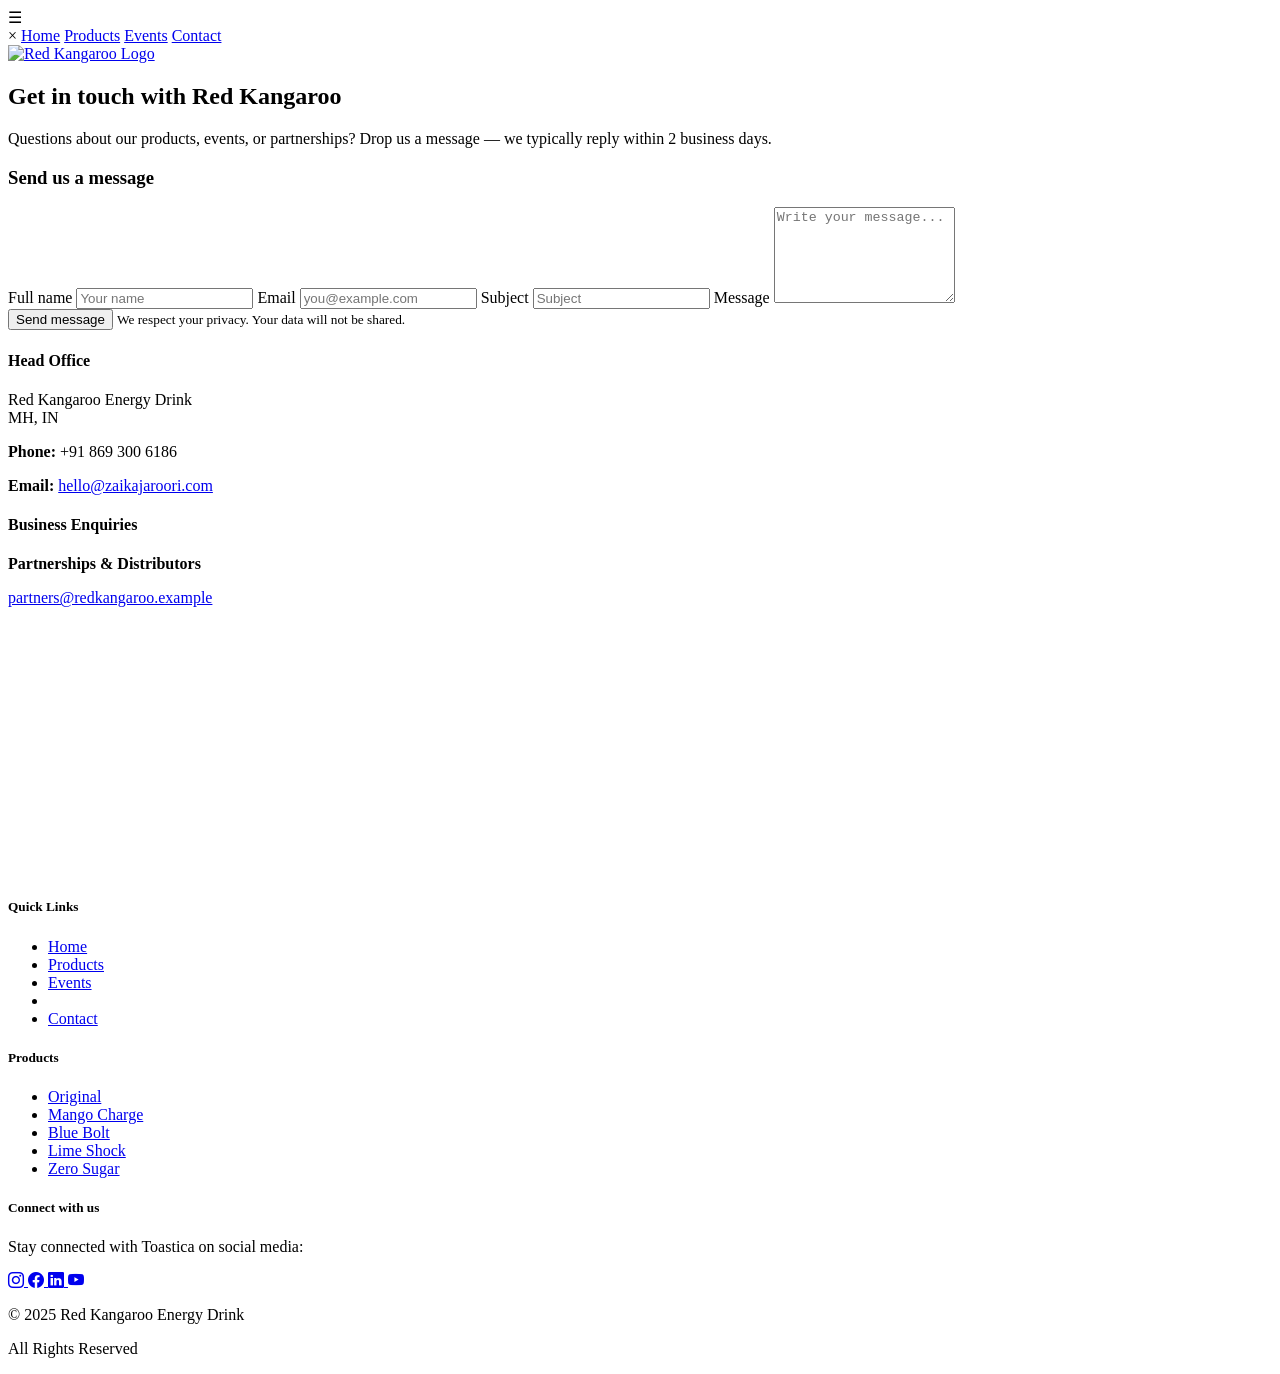
==== contact/contact.html @ a029b3e6 "Add files via upload" ====
<!DOCTYPE html>
<html lang="en">

<head>
    <meta charset="UTF-8">
    <meta name="viewport" content="width=device-width, initial-scale=1.0">
    <title>Contact - Red Kangaroo</title>
    <link rel="stylesheet" href="../assets/css/style.css">

    <!-- Favicon -->
    <link rel="icon" href="../assets/images/fevicon-1.png" type="image/x-icon">
    <!-- Bootstrap Icons -->
    <link href="https://cdn.jsdelivr.net/npm/bootstrap-icons@1.10.5/font/bootstrap-icons.css" rel="stylesheet">

</head>
</head>

<body>

    <!-- HAMBURGER BUTTON -->
    <div class="hamburger" id="hamburger">☰</div>

    <!-- SIDEBAR NAVIGATION -->
    <div class="sidebar" id="sidebar" aria-hidden="true">
        <span class="close-btn" id="closeBtn">×</span>
        <a href="../index.html">Home</a>
        <a href="../products/products.html">Products</a>
        <a href="../events/events.html">Events</a>
        <!-- <a href="./shop-online/shop-online.html">Shop Online</a> -->
        <a href="../contact/contact.html">Contact</a>
    </div>

  

    <a href="../index.html">
        <img src="../assets/images/red-kangaroo-logo.png" alt="Red Kangaroo Logo"
            class="brand-logo">
    </a>
    <section class="container">
        <div class="contact-hero">
            <div class="hero-inner">
                <h1>Get in touch with Red Kangaroo</h1>
                <p class="lead">Questions about our products, events, or partnerships? Drop us a message — we typically
                    reply within 2 business days.</p>
            </div>
        </div>
    </section>

    <section class="container contact-container">
        <div class="contact-grid">
            <div class="contact-form-card">
                <h3>Send us a message</h3>
                <form id="contactForm">
                    <label for="name">Full name</label>
                    <input id="name" name="name" type="text" required placeholder="Your name">

                    <label for="email">Email</label>
                    <input id="email" name="email" type="email" required placeholder="you@example.com">

                    <label for="subject">Subject</label>
                    <input id="subject" name="subject" type="text" placeholder="Subject">

                    <label for="message">Message</label>
                    <textarea id="message" name="message" rows="6" required
                        placeholder="Write your message..."></textarea>

                    <div class="form-actions">
                        <button type="submit" class="cta">Send message</button>
                        <small class="form-note">We respect your privacy. Your data will not be shared.</small>
                    </div>
                </form>
                <div id="formSuccess" class="form-success" hidden>Thanks — we'll get back to you shortly.</div>
            </div>

            <aside class="contact-info">
                <div class="info-block">
                    <h4>Head Office</h4>
                    <p>Red Kangaroo Energy Drink<br>MH, IN</p>
                    <p><strong>Phone:</strong> +91 869 300 6186</p>
                    <p><strong>Email:</strong> <a href="mailto:hello@zaikajaroori.com">hello@zaikajaroori.com</a></p>
                </div>

                <div class="info-block">
                    <h4>Business Enquiries</h4>
                    <p><strong>Partnerships & Distributors</strong></p>
                    <p><a href="mailto:partners@redkangaroo.example">partners@redkangaroo.example</a></p>
                </div>

                <div class="map-placeholder">
                    <iframe
                        src="https://www.google.com/maps/embed?pb=!1m18!1m12!1m3!1d6484971.222697064!2d71.40432931126641!3d18.15218313567186!2m3!1f0!2f0!3f0!3m2!1i1024!2i768!4f13.1!3m3!1m2!1s0x3bcfc41e9c9cd6f9%3A0x1b2f22924be04fb6!2sMaharashtra!5e1!3m2!1sen!2sin!4v1771848460050!5m2!1sen!2sin"
                        height="250" style="border:0;" allowfullscreen="" loading="lazy"
                        referrerpolicy="no-referrer-when-downgrade"></iframe>
                </div>
            </aside>
        </div>
    </section>

    <!-- START OF FOOTER -->
    <section class="container">
        <div class="row">
            <!-- Quick Links -->
            <div class="col-md-4">
                <h5 class="text-danger mb-3">Quick Links</h5>
                <ul>
                    <li><a href="../index.html">Home</a></li>
                    <li><a href="../products/products.html">Products</a></li>
                    <li><a href="../events/events.html">Events</a></li>
                    <li><!-- <a href="./shop-online/shop-online.html">Shop Online</a> --></li>
                    <li><a href="../contact/contact.html">Contact</a></li>
                </ul>
            </div>

            <!-- Products -->
            <div class="col-md-4">
                <h5 class="text-danger mb-3">Products</h5>
                <ul>
                    <li><a href="../products/original.html">Original</a>
                    </li>
                    <li><a href="../products/mango-chagre.html">Mango Charge</a>
                    </li>
                    <li><a href="../products/blue-bolt.html">Blue Bolt</a>
                    </li>
                    <li><a href="../products/lime-shock.html">Lime Shock</a>
                    </li>
                    <li><a href="../products/zero-sugar.html">Zero Sugar</a>
                    </li>
                </ul>
            </div>

            <!-- Social Links -->
            <div class="col-md-4">
                <h5 class="text-danger mb-3">Connect with us</h5>
                <p class="text-muted small">Stay connected with Toastica on social media:</p>
                <div class="social-links">
                    <a aria-label="Instagram" href="https://www.instagram.com/Zaikajaroori" target="_blank">
                        <i class="bi bi-instagram social-icon" aria-hidden="true"></i>
                    </a>
                    <a aria-label="Facebook" href="https://www.facebook.com/Zaikajaroori" target="_blank">
                        <i class="bi bi-facebook social-icon" aria-hidden="true"></i>
                    </a>
                    <a aria-label="LinkedIn" href="https://www.linkedin.com/company/Zaikajaroori" target="_blank">
                        <i class="bi bi-linkedin social-icon" aria-hidden="true"></i>
                    </a>
                    <a aria-label="YouTube" href="https://www.youtube.com/@Zaikajaroori" target="_blank">
                        <i class="bi bi-youtube social-icon" aria-hidden="true"></i>
                    </a>
                </div>
            </div>
        </div>
    </section>
    <!-- END OF FOOTER -->

    <footer>
        <p>© 2025 Red Kangaroo Energy Drink</p>
        <p>All Rights Reserved</p>
    </footer>

    <script src="../assets/js/script.js"></script>

    <script>
        // Simple client-side form success feedback (no server submission)
        document.getElementById('contactForm')?.addEventListener('submit', function (e) {
            e.preventDefault();
            // show success message
            const s = document.getElementById('formSuccess');
            s.hidden = false;
            s.scrollIntoView({ behavior: 'smooth', block: 'center' });
            // reset form
            this.reset();
        });
    </script>

</body>

</html>

</body>

</html>
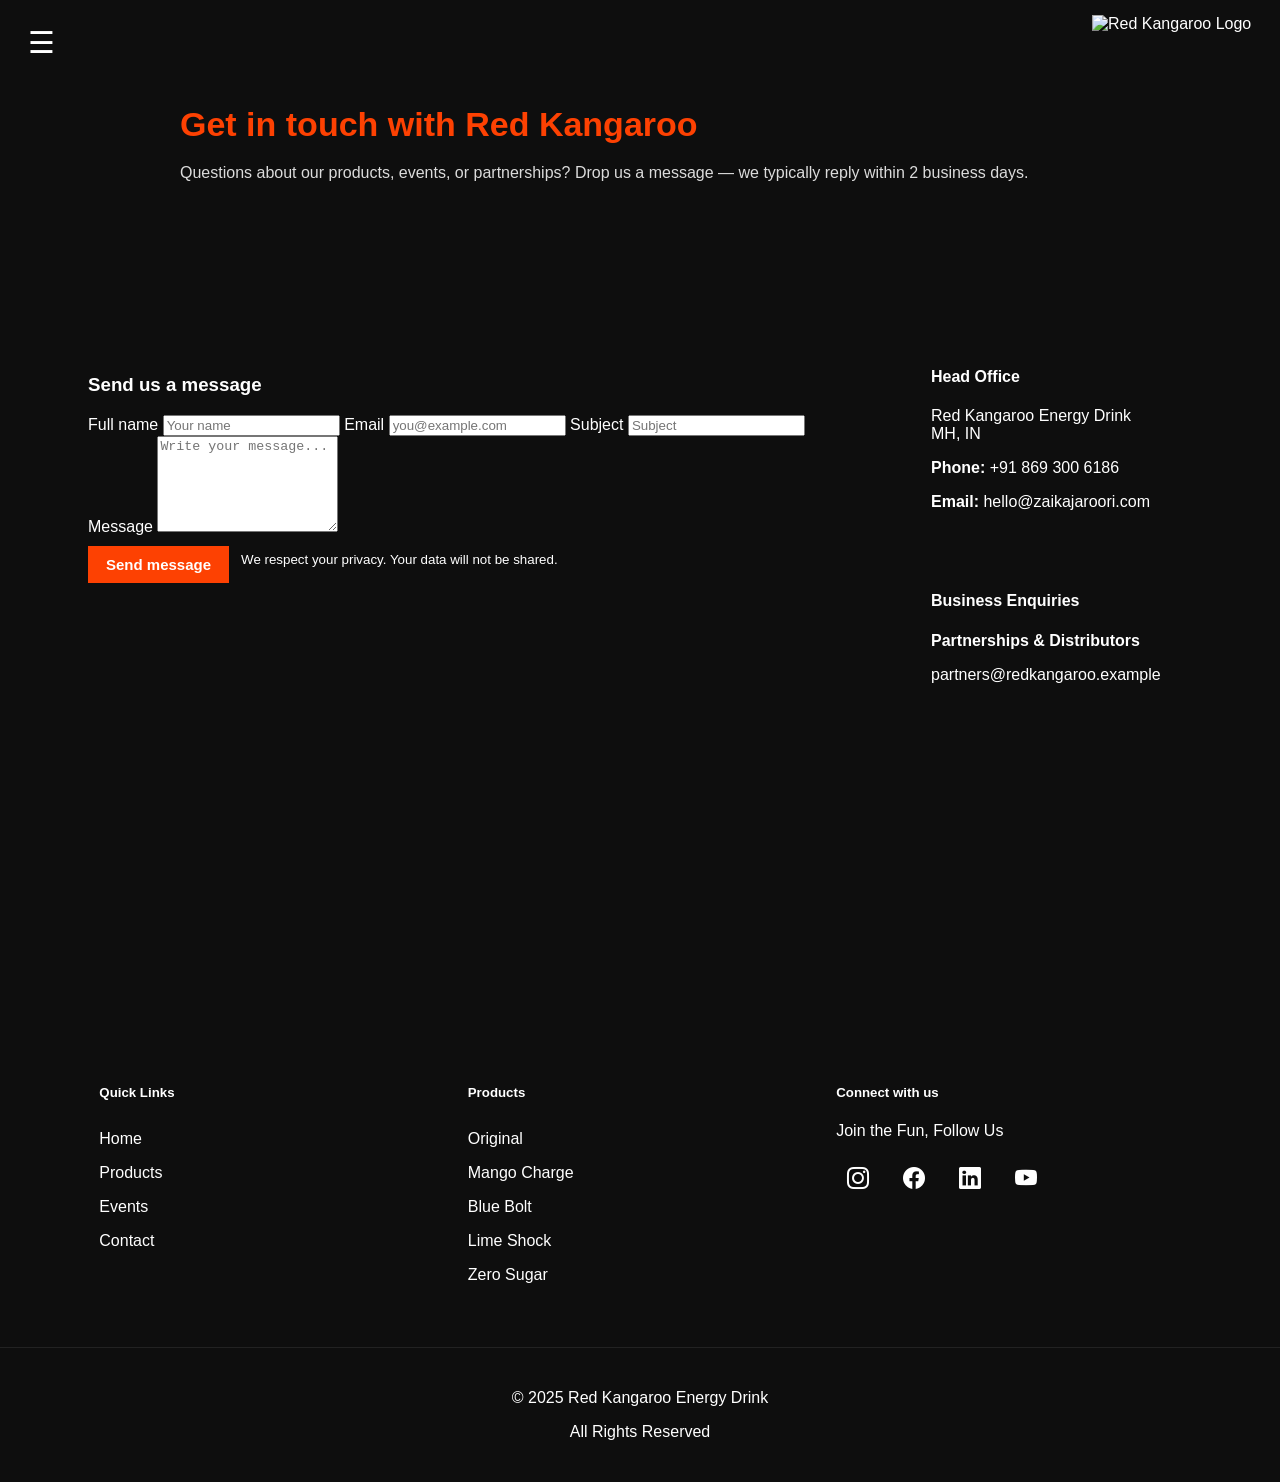
==== commit 215d1b54: "Add files via upload" ====
--- a/contact/contact.html
+++ b/contact/contact.html
@@ -106,7 +106,7 @@
                     <li><a href="../index.html">Home</a></li>
                     <li><a href="../products/products.html">Products</a></li>
                     <li><a href="../events/events.html">Events</a></li>
-                    <li><!-- <a href="./shop-online/shop-online.html">Shop Online</a> --></li>
+                    <!-- <li><a href="./shop-online/shop-online.html">Shop Online</a> --></li>
                     <li><a href="../contact/contact.html">Contact</a></li>
                 </ul>
             </div>
@@ -131,7 +131,7 @@
             <!-- Social Links -->
             <div class="col-md-4">
                 <h5 class="text-danger mb-3">Connect with us</h5>
-                <p class="text-muted small">Stay connected with Toastica on social media:</p>
+                <p class="text-muted small">Join the Fun, Follow Us</p>
                 <div class="social-links">
                     <a aria-label="Instagram" href="https://www.instagram.com/Zaikajaroori" target="_blank">
                         <i class="bi bi-instagram social-icon" aria-hidden="true"></i>
@@ -158,19 +158,6 @@
 
     <script src="../assets/js/script.js"></script>
 
-    <script>
-        // Simple client-side form success feedback (no server submission)
-        document.getElementById('contactForm')?.addEventListener('submit', function (e) {
-            e.preventDefault();
-            // show success message
-            const s = document.getElementById('formSuccess');
-            s.hidden = false;
-            s.scrollIntoView({ behavior: 'smooth', block: 'center' });
-            // reset form
-            this.reset();
-        });
-    </script>
-
 </body>
 
 </html>
--- a/assets/css/style.css
+++ b/assets/css/style.css
@@ -0,0 +1,2116 @@
+/* =========================================
+   RED KANGAROO WEBSITE
+   CLEAN + RESPONSIVE CSS
+========================================= */
+
+/* =========================================
+   01. ROOT & RESET
+========================================= */
+
+:root {
+    --primary: #FD4102;
+    --secondary: #E20302;
+    --dark: #0E0E0E;
+    --dark-light: #111111;
+    --text: #ffffff;
+    --muted: #cccccc;
+
+    --sidebar-width: 250px;
+    --card-width: 320px;
+
+    --transition: .3s ease;
+}
+
+*,
+*::before,
+*::after {
+    box-sizing: border-box;
+}
+
+html {
+    width: 100%;
+    scroll-behavior: smooth;
+}
+
+body {
+    width: 100%;
+    min-height: 100%;
+    margin: 0;
+    padding: 0;
+    overflow-x: hidden;
+    background: var(--dark);
+    color: var(--text);
+    font-family: Arial, Helvetica, sans-serif;
+}
+
+img,
+video {
+    display: block;
+    max-width: 100%;
+}
+
+img {
+    height: auto;
+    object-fit: contain;
+}
+
+a {
+    color: var(--text);
+    text-decoration: none;
+}
+
+ul {
+    margin: 0;
+    padding: 0;
+    list-style: none;
+}
+
+button {
+    font: inherit;
+}
+
+section {
+    width: 100%;
+    padding: 55px 8%;
+}
+
+.dark {
+    background: var(--dark-light);
+}
+
+
+/* =========================================
+   02. HEADER & HERO
+========================================= */
+
+header {
+    position: relative;
+    display: flex;
+    flex-direction: column;
+    align-items: center;
+    justify-content: center;
+
+    width: 100%;
+    min-height: 100vh;
+    padding: 80px 20px;
+    text-align: center;
+}
+
+header h1 {
+    margin: 0;
+    color: var(--primary);
+    font-size: clamp(34px, 5vw, 65px);
+}
+
+header h2 {
+    font-size: clamp(20px, 3vw, 40px);
+}
+
+header p {
+    max-width: 700px;
+    font-size: clamp(15px, 1.5vw, 25px);
+    line-height: 1.6;
+}
+
+.brand-logo {
+    position: fixed;
+    top: 15px;
+    right: 18px;
+    z-index: 2100;
+
+    width: 180px;
+    height: auto;
+
+    object-fit: contain;
+}
+
+.events-header {
+    position: fixed;
+    top: 10px;
+    left: 0;
+    z-index: 2100;
+    display: flex;
+    flex-direction: row;
+    align-items: center;
+    justify-content: space-between;
+    width: 100%;
+    min-height: 85px;
+    padding: 0 25px;
+    box-sizing: border-box;
+    background: transparent;
+}
+
+.events-header .hamburger {
+    position: static;
+    padding: 10px;
+    border: 0;
+    background: transparent;
+    color: #fff;
+    font-size: 32px;
+    cursor: pointer;
+}
+
+.events-header .brand-logo {
+    position: static;
+    width: 180px;
+    height: 120px;
+}
+
+@media (max-width: 767px) {
+    .events-header {
+        min-height: 75px;
+        padding: 0 15px;
+    }
+
+    .events-header .hamburger {
+        font-size: 28px;
+    }
+
+    .events-header .brand-logo {
+        width: 100px;
+        height: 55px;
+    }
+}
+
+.main-header {
+    position: relative;
+    z-index: 1000;
+    display: flex;
+    flex-direction: column;
+    align-items: center;
+    justify-content: center;
+    width: 100%;
+    min-height: 100vh;
+    padding: 80px 20px;
+    background: radial-gradient(circle at center, #E20302, #0E0E0E);
+    box-shadow: none;
+    border: none;
+    box-sizing: border-box;
+    text-align: center;
+}
+
+.main-header .hamburger {
+    position: fixed;
+    top: 15px;
+    left: 20px;
+    z-index: 2100;
+    display: flex;
+    flex-direction: column;
+    align-items: center;
+    justify-content: center;
+    gap: 6px;
+    width: 40px;
+    height: 40px;
+    padding: 0;
+    border: 0;
+    background: transparent;
+    cursor: pointer;
+    flex-shrink: 0;
+}
+
+.main-header .hamburger span {
+    display: block;
+    width: 25px;
+    height: 3px;
+    background: #fff;
+    border-radius: 2px;
+}
+
+.main-header .header-title {
+    position: static;
+    margin: 0;
+    color: #FD4102;
+    font-size: clamp(24px, 4vw, 56px);
+    font-weight: 800;
+    text-align: center;
+    white-space: nowrap;
+}
+
+.main-header .header-logo {
+    position: fixed;
+    top: 15px;
+    right: 18px;
+    z-index: 2100;
+    display: flex;
+    align-items: center;
+    justify-content: center;
+    flex-shrink: 0;
+}
+
+.main-header .header-logo img {
+    display: block;
+    width: 180px;
+    height: 120px;
+    object-fit: contain;
+}
+
+@media (max-width: 767px) {
+    .main-header {
+        padding: 85px 15px 40px;
+    }
+
+    .main-header .header-title {
+        font-size: clamp(16px, 4vw, 26px);
+    }
+
+    .main-header .hamburger {
+        top: 15px;
+        left: 10px;
+    }
+
+    .main-header .header-logo {
+        top: 15px;
+        right: 15px;
+    }
+
+    .main-header .header-logo img {
+        width: 100px;
+        height: 55px;
+    }
+
+    .main-header .hamburger {
+        width: 35px;
+        height: 35px;
+    }
+}
+
+.home-hero {
+    background: radial-gradient(circle at center, #E20302, #0E0E0E);
+}
+.hero-banner {
+    width: 100%;
+    overflow: hidden;
+}
+
+.product-hero-banner {
+    margin-top: 100px;
+}
+
+.hero-banner img {
+    width: 100%;
+    height: auto;
+    object-fit: contain;
+}
+
+
+/* =========================================
+   03. BUTTONS
+========================================= */
+
+.cta {
+    display: inline-block;
+
+    margin-top: 10px;
+    padding: 14px 30px;
+
+    border: none;
+    background: var(--primary);
+    color: #ffffff;
+
+    font-size: 16px;
+    font-weight: bold;
+
+    cursor: pointer;
+    transition: var(--transition);
+}
+
+.cta:hover {
+    background: #E20302;
+    transform: translateY(-2px);
+}
+
+.lets-talk-section {
+    display: flex;
+    align-items: center;
+    justify-content: center;
+    min-height: 280px;
+    padding: 55px 20px;
+    background: radial-gradient(circle at center, #E20302, #0E0E0E);
+    text-align: center;
+}
+
+.lets-talk-container {
+    display: flex;
+    flex-direction: column;
+    align-items: center;
+    gap: 14px;
+    width: 100%;
+    max-width: 640px;
+    margin: 0 auto;
+}
+
+.lets-talk-container h2,
+.lets-talk-container p {
+    margin: 0;
+}
+
+.lets-talk-container h2 {
+    color: #FD4102;
+    font-size: clamp(28px, 4vw, 42px);
+}
+
+.lets-talk-container p {
+    color: #ffffff;
+    line-height: 1.6;
+}
+
+.lets-talk-container .cta-btn {
+    display: inline-flex;
+    align-items: center;
+    justify-content: center;
+    min-height: 48px;
+    margin-top: 6px;
+    padding: 0 28px;
+    border: 2px solid var(--primary);
+    border-radius: 4px;
+    background: var(--primary);
+    color: #fff;
+    font-size: 15px;
+    font-weight: 700;
+    letter-spacing: .04em;
+    transition: var(--transition);
+}
+
+.lets-talk-container .cta-btn:hover,
+.lets-talk-container .cta-btn:focus-visible {
+    background: transparent;
+    color: #fff;
+    box-shadow: 0 0 18px rgba(255, 0, 0, .45);
+    transform: translateY(-2px);
+}
+
+
+/* =========================================
+   04. COMMON SECTIONS
+========================================= */
+
+.section-title {
+    margin-bottom: 20px;
+    color: var(--primary);
+    font-size: clamp(24px, 3vw, 40px);
+}
+
+.product-strip {
+    padding: 28px 8%;
+    font-size: 16px;
+}
+
+.product-strip h3 {
+    margin: 0 0 10px;
+    font-size: 1.2em;
+}
+
+
+/* =========================================
+   05. FIXED CONTACT ICON
+========================================= */
+
+#pageFixedIcon {
+    position: fixed;
+    top: 50%;
+    left: 18px;
+    z-index: 1000;
+
+    display: flex;
+    align-items: center;
+    justify-content: center;
+
+    width: 60px;
+    height: 60px;
+
+    border: 2px solid #d4103a;
+    border-radius: 50%;
+
+    background: #ffffff;
+    box-shadow: 0 6px 18px rgba(0, 0, 0, .18);
+
+    transform: translateY(-50%);
+}
+
+#pageFixedIcon img {
+    width: 36px;
+    height: 36px;
+    object-fit: contain;
+}
+
+#pageFixedIcon::after {
+    content: "Brand Website";
+
+    position: absolute;
+    top: 50%;
+    left: 65px;
+
+    padding: 8px 12px;
+    border-radius: 6px;
+
+    background: rgba(10, 31, 68, .95);
+    color: #ffffff;
+
+    font-size: 14px;
+    font-weight: 600;
+    white-space: nowrap;
+
+    opacity: 0;
+    pointer-events: none;
+
+    transform: translateY(-50%);
+    transition: var(--transition);
+}
+
+#pageFixedIcon:hover::after,
+#pageFixedIcon:focus::after,
+#pageFixedIcon:focus-within::after {
+    opacity: 1;
+    transform: translate(4px, -50%);
+}
+
+
+/* =========================================
+   06. SIDEBAR & HAMBURGER
+========================================= */
+
+.hamburger {
+    position: fixed;
+    top: 15px;
+    left: 20px;
+    z-index: 2000;
+
+    padding: 10px;
+
+    color: #ffffff;
+    font-size: 32px;
+
+    cursor: pointer;
+    user-select: none;
+}
+
+.sidebar {
+    position: fixed;
+    top: 0;
+    left: 0;
+    z-index: 1999;
+
+    width: 0;
+    height: 100vh;
+
+    padding-top: 60px;
+    overflow-x: hidden;
+    overflow-y: auto;
+
+    background: #111111;
+
+    visibility: hidden;
+    transition:
+        width .3s ease,
+        visibility .3s ease;
+}
+
+.sidebar.open {
+    width: var(--sidebar-width);
+    visibility: visible;
+}
+
+.sidebar a {
+    display: block;
+
+    padding: 12px 20px;
+
+    color: #f1f1f1;
+    font-size: 18px;
+
+    transition: var(--transition);
+}
+
+.sidebar a:hover {
+    background: #333333;
+}
+
+.close-btn {
+    position: absolute;
+    top: 15px;
+    right: 20px;
+
+    color: #ffffff;
+    font-size: 40px;
+
+    cursor: pointer;
+}
+
+
+/* =========================================
+   07. GRID & CARDS
+========================================= */
+
+.grid {
+    display: grid;
+
+    grid-template-columns: repeat(auto-fit,
+            minmax(min(100%, var(--card-width)), 1fr));
+
+    gap: 30px;
+    align-items: start;
+}
+
+.card {
+    display: flex;
+    flex-direction: column;
+
+    min-width: 0;
+    min-height: 160px;
+
+    padding: 18px;
+
+    border: 1px solid #222222;
+    border-radius: 6px;
+
+    background: transparent;
+    text-align: center;
+}
+
+.card img {
+    display: block;
+
+    width: 100%;
+    height: 230px;
+
+    object-fit: contain;
+    object-position: center;
+}
+
+
+/* =========================================
+   08. PRODUCT CAN
+========================================= */
+
+.can-stage {
+    position: relative;
+
+    display: flex;
+    align-items: center;
+    justify-content: center;
+
+    margin: 30px 0;
+    overflow: visible;
+
+    perspective: 1000px;
+}
+
+.can-stage img {
+    display: block;
+
+    width: 260px;
+    max-width: 80%;
+    height: auto;
+
+    object-fit: contain;
+    object-position: center;
+
+    transform-style: preserve-3d;
+
+    transform:
+        perspective(1000px) rotateX(var(--tilt-x, 0deg)) rotateY(var(--tilt-y, 0deg)) scale(var(--scroll-scale, 1)) translateY(var(--scroll-y, 0px));
+
+    will-change: transform;
+
+    transition:
+        transform .25s ease,
+        opacity .3s ease,
+        filter .25s ease;
+}
+
+.can-stage img.rotate {
+    transform: rotateY(90deg) scale(.95);
+    opacity: 0;
+}
+
+.can-stage img.hit {
+    animation: canHit .35s ease;
+}
+
+@keyframes canHit {
+    0% {
+        transform: scale(.85);
+    }
+
+    60% {
+        transform: scale(1.06);
+    }
+
+    100% {
+        transform: scale(1);
+    }
+}
+
+.can-stage.hover-zoom img {
+    --scroll-scale: 1.08;
+}
+
+
+/* =========================================
+   09. FLAVOUR SELECTOR
+========================================= */
+
+.flavor-selector {
+    display: flex;
+    flex-wrap: wrap;
+    align-items: center;
+    justify-content: center;
+
+    gap: 10px;
+    margin-bottom: 12px;
+    padding-bottom: 20px;
+}
+
+.flavor-btn1,
+.flavor-btn2,
+.flavor-btn3,
+.flavor-btn4,
+.flavor-btn5 {
+    padding: 12px 25px;
+
+    border: 2px solid;
+    background: transparent;
+    color: #ffffff;
+
+    font-size: 15px;
+    font-weight: 800;
+    letter-spacing: 1px;
+
+    cursor: pointer;
+    transition: var(--transition);
+}
+
+.flavor-btn1 {
+    border-color: #FD4102;
+}
+
+.flavor-btn2 {
+    border-color: #ef7c06;
+}
+
+.flavor-btn3 {
+    border-color: #103a9e;
+}
+
+.flavor-btn4 {
+    border-color: #68af0a;
+}
+
+.flavor-btn5 {
+    border-color: #c0c0c0;
+}
+
+.flavor-btn1.active,
+.flavor-btn1:hover {
+    background: #FD4102;
+    color: #0E0E0E;
+    box-shadow: 0 0 22px rgba(255, 0, 0, .7);
+}
+
+.flavor-btn2.active,
+.flavor-btn2:hover {
+    background: #ef7c06;
+    color: #0E0E0E;
+    box-shadow: 0 0 22px rgba(239, 124, 6, .7);
+}
+
+.flavor-btn3.active,
+.flavor-btn3:hover {
+    background: #103a9e;
+    color: #ffffff;
+    box-shadow: 0 0 22px rgba(16, 58, 158, .7);
+}
+
+.flavor-btn4.active,
+.flavor-btn4:hover {
+    background: #68af0a;
+    color: #0E0E0E;
+    box-shadow: 0 0 22px rgba(104, 175, 10, .7);
+}
+
+.flavor-btn5.active,
+.flavor-btn5:hover {
+    background: #c0c0c0;
+    color: #0E0E0E;
+    box-shadow: 0 0 22px rgba(192, 192, 192, .7);
+}
+
+
+/* =========================================
+   10. PRODUCT CARDS
+========================================= */
+
+.product-card {
+    display: none;
+}
+
+.product-card.active {
+    display: block;
+    animation: flavorHit .35s ease;
+}
+
+@keyframes flavorHit {
+    from {
+        opacity: 0;
+        transform: scale(1.08);
+    }
+
+    to {
+        opacity: 1;
+        transform: scale(1);
+    }
+}
+
+
+/* =========================================
+   11. PUNCH ANIMATION
+========================================= */
+
+.punch-text,
+.punch-impact {
+    opacity: 0;
+    transform: translateY(35px) scale(.95);
+
+    transition:
+        opacity .6s ease,
+        transform .6s cubic-bezier(.2, .9, .2, 1);
+}
+
+.punch-text.active,
+.punch-impact.active {
+    opacity: 1;
+    transform: translateY(0) scale(1);
+}
+
+.punch-impact {
+    position: relative;
+}
+
+.punch-impact::after {
+    content: "";
+
+    position: absolute;
+    top: 50%;
+    left: -30px;
+
+    width: 20px;
+    height: 20px;
+
+    background: radial-gradient(circle,
+            #FD4102,
+            transparent 70%);
+
+    opacity: 0;
+    pointer-events: none;
+
+    transform: translateY(-50%) scale(0);
+    transition: .4s ease;
+}
+
+.punch-impact.active::after {
+    opacity: 1;
+    transform: translateY(-50%) scale(2);
+}
+
+.dark.punch-impact {
+    padding: 48px 20px;
+
+    background: #0f0f0f;
+    color: #ffffff;
+
+    text-align: center;
+}
+
+.dark.punch-impact .section-title {
+    margin-bottom: 12px;
+
+    font-size: 30px;
+    letter-spacing: 1px;
+}
+
+.dark.punch-impact p {
+    max-width: 900px;
+    margin: 0 auto;
+
+    color: #dddddd;
+    font-size: 18px;
+    line-height: 1.6;
+}
+
+
+/* =========================================
+   12. SLAM OVERLAY
+========================================= */
+
+.slam-overlay,
+.ko-overlay {
+    position: fixed;
+    inset: 0;
+    z-index: 99999;
+
+    display: flex;
+    align-items: center;
+    justify-content: center;
+
+    background: #0E0E0E;
+
+    opacity: 0;
+    visibility: hidden;
+    pointer-events: none;
+}
+
+.slam-overlay.active {
+    visibility: visible;
+    animation: slamFlash .6s ease-out forwards;
+}
+
+.slam-text {
+    color: #FD4102;
+
+    font-size: clamp(40px, 10vw, 160px);
+    font-weight: 900;
+    letter-spacing: 4px;
+
+    text-shadow: 0 0 40px rgba(255, 0, 0, .6);
+
+    opacity: 0;
+    transform: scale(3);
+}
+
+.slam-overlay.active .slam-text {
+    animation: slamHit .6s cubic-bezier(.1, .9, .2, 1) forwards;
+}
+
+@keyframes slamHit {
+    0% {
+        opacity: 0;
+        transform: scale(3);
+    }
+
+    60% {
+        opacity: 1;
+        transform: scale(.9);
+    }
+
+    100% {
+        opacity: 1;
+        transform: scale(1);
+    }
+}
+
+@keyframes slamFlash {
+    0% {
+        opacity: 0;
+    }
+
+    30% {
+        opacity: 1;
+    }
+
+    100% {
+        opacity: 0;
+    }
+}
+
+
+/* =========================================
+   13. ARENA BACKGROUND
+========================================= */
+
+.arena {
+    position: relative;
+    isolation: isolate;
+
+    overflow: hidden;
+
+    transition:
+        background .6s ease,
+        background-position .3s ease,
+        box-shadow .6s ease;
+}
+
+.arena::before {
+    content: "";
+
+    position: absolute;
+    inset: 0;
+    z-index: -1;
+
+    background: radial-gradient(circle at center,
+            rgba(var(--energy-color, 255, 0, 0), var(--energy, 0)),
+            transparent 65%);
+
+    pointer-events: none;
+}
+
+.arena-original {
+    --energy-color: 255, 0, 0;
+
+    background: radial-gradient(circle at center,
+            #1a1a1a,
+            #0E0E0E);
+}
+
+.arena-crimson {
+    --energy-color: 180, 0, 0;
+
+    background:
+        radial-gradient(circle at center,
+            rgba(180, 0, 0, .35),
+            #0E0E0E),
+        linear-gradient(120deg, #400000, #0E0E0E);
+}
+
+.arena-black {
+    --energy-color: 100, 100, 100;
+
+    background:
+        radial-gradient(circle at center,
+            rgba(0, 0, 0, .8),
+            #0E0E0E),
+        linear-gradient(120deg, #111111, #0E0E0E);
+}
+
+.arena.hit {
+    box-shadow: inset 0 0 120px rgba(255, 0, 0, .35);
+}
+
+
+/* =========================================
+   14. KO OVERLAY
+========================================= */
+
+.ko-overlay.active {
+    visibility: visible;
+    animation: koFlash .7s ease-out forwards;
+}
+
+.ko-text {
+    text-align: center;
+}
+
+.ko-line {
+    display: block;
+
+    margin-bottom: 12px;
+
+    font-size: clamp(14px, 3vw, 28px);
+    letter-spacing: 3px;
+
+    opacity: 0;
+}
+
+.ko-hit {
+    display: block;
+
+    color: #FD4102;
+
+    font-size: clamp(40px, 10vw, 140px);
+    font-weight: 900;
+    letter-spacing: 6px;
+
+    text-shadow: 0 0 50px rgba(255, 0, 0, .7);
+
+    opacity: 0;
+    transform: scale(3);
+}
+
+@keyframes koFlash {
+    0% {
+        opacity: 0;
+    }
+
+    20% {
+        opacity: 1;
+    }
+
+    100% {
+        opacity: 0;
+    }
+}
+
+@keyframes koHit {
+    0% {
+        opacity: 0;
+        transform: scale(3);
+    }
+
+    60% {
+        opacity: 1;
+        transform: scale(.9);
+    }
+
+    100% {
+        opacity: 1;
+        transform: scale(1);
+    }
+}
+
+@keyframes koLine {
+    to {
+        opacity: 1;
+    }
+}
+
+body.ko-shake {
+    animation: shake .4s linear;
+}
+
+@keyframes shake {
+
+    0%,
+    100% {
+        transform: translate(0);
+    }
+
+    25% {
+        transform: translate(-6px, 4px);
+    }
+
+    50% {
+        transform: translate(6px, -4px);
+    }
+
+    75% {
+        transform: translate(-4px, 6px);
+    }
+}
+
+
+/* =========================================
+   15. VIDEO
+========================================= */
+
+.athlete-video-wrap {
+    display: block;
+    width: 100%;
+}
+
+.athlete-video1,
+.athlete-video2,
+.athlete-video3 {
+    display: block;
+
+    width: 100%;
+    height: auto;
+
+    border-radius: 8px;
+
+    object-fit: contain;
+}
+
+.video-unmute-btn {
+    display: inline-block;
+
+    margin-top: 8px;
+    padding: 8px 12px;
+
+    border: none;
+    border-radius: 6px;
+
+    background: #FD4102;
+    color: #0E0E0E;
+
+    font-weight: 700;
+    cursor: pointer;
+}
+
+
+/* =========================================
+   16. FOOTER
+========================================= */
+
+footer {
+    width: 100%;
+    padding: 25px;
+
+    border-top: 1px solid #222222;
+
+    background: #0E0E0E;
+    color: #ffffff;
+
+    text-align: center;
+}
+
+section.container>.row {
+    display: flex;
+    flex-wrap: wrap;
+
+    justify-content: space-between;
+    align-items: flex-start;
+
+    gap: 24px;
+    padding: 0 2%;
+}
+
+section.container>.row>.col-md-4 {
+    flex: 1 1 200px;
+    min-width: 0;
+}
+
+section.container>.row>.col-md-4 ul li {
+    padding: 8px 0;
+}
+
+li a {
+    display: inline-block;
+    transition: color .3s ease, transform .3s ease;
+}
+
+li a:hover {
+    color: #FD4102;
+    transform: translateY(-2px);
+}
+
+.social-links {
+    display: flex;
+    flex-wrap: wrap;
+
+    align-items: center;
+    gap: 12px;
+}
+
+.social-links a {
+    display: inline-flex;
+    align-items: center;
+    justify-content: center;
+
+    width: 44px;
+    height: 44px;
+
+    border-radius: 10px;
+
+    color: #ffffff;
+
+    transition: var(--transition);
+}
+
+.social-links a:hover {
+    color: #FD4102;
+    transform: translateY(-2px);
+}
+
+.social-icon {
+    display: block;
+
+    width: 22px;
+    height: 22px;
+
+    font-size: 22px;
+    line-height: 1;
+}
+
+
+/* =========================================
+   17. EVENTS / MASONRY
+========================================= */
+
+.masonry {
+    column-count: 3;
+    column-gap: 24px;
+
+    margin-top: 18px;
+}
+
+.masonry>* {
+    break-inside: avoid;
+    margin-bottom: 24px;
+}
+
+.event-card img {
+    display: block;
+
+    width: 100%;
+    aspect-ratio: 3 / 2;
+
+    object-fit: cover;
+    object-position: center;
+}
+
+.event-meta {
+    padding-top: 20px;
+}
+
+.event-meta h4 {
+    font-size: 1rem;
+}
+
+
+/* =========================================
+   18. CONTACT PAGE
+========================================= */
+
+.contact-hero {
+    padding: 50px 8%;
+}
+
+.contact-hero .hero-inner {
+    max-width: 920px;
+    margin: 0 auto;
+}
+
+.contact-hero .hero-inner h1 {
+    margin: 0 0 10px;
+
+    color: #FD4102;
+    font-size: 34px;
+}
+
+.contact-hero .lead {
+    color: #dcdcdc;
+
+    font-size: 16px;
+    line-height: 1.6;
+}
+
+.contact-container {
+    width: 100%;
+    padding: 30px 8%;
+}
+
+.contact-grid {
+    display: grid;
+
+    grid-template-columns: minmax(0, 1fr) 350px;
+
+    align-items: start;
+    gap: 24px;
+}
+
+.contact-form-card {
+    min-width: 0;
+    padding: 24px;
+}
+
+.contact-info {
+    display: flex;
+    flex-direction: column;
+    gap: 14px;
+}
+
+.info-block {
+    padding: 15px;
+}
+
+.map-placeholder img {
+    display: block;
+
+    width: 100%;
+    height: 220px;
+
+    object-fit: cover;
+}
+
+.form-actions {
+    display: flex;
+    flex-wrap: wrap;
+
+    align-items: center;
+    gap: 12px;
+}
+
+.contact-form-card .cta {
+    margin-top: 10px;
+    padding: 10px 18px;
+    font-size: 15px;
+}
+
+
+/* =========================================
+   19. LARGE DESKTOP - 1920px+
+========================================= */
+
+@media (min-width: 1920px) {
+
+    :root {
+        --sidebar-width: 250px;
+        --card-width: 360px;
+    }
+
+    .brand-logo {
+        top: 15px;
+        right: 25px;
+        width: 270px;
+    }
+
+    .hamburger {
+        top: 15px;
+        left: 22px;
+        font-size: 36px;
+    }
+
+    section {
+        padding: 70px 10%;
+    }
+
+    .grid {
+        gap: 40px;
+    }
+}
+
+
+/* =========================================
+   20. DESKTOP - 1366px TO 1919px
+========================================= */
+
+@media (min-width: 1366px) and (max-width: 1919px) {
+
+    :root {
+        --sidebar-width: 250px;
+        --card-width: 340px;
+    }
+
+    .brand-logo {
+        top: 15px;
+        right: 25px;
+        width: 200px;
+    }
+
+    header h1 {
+        font-size: 56px;
+    }
+
+    header p {
+        font-size: 20px;
+    }
+
+    section {
+        padding: 60px 8%;
+    }
+}
+
+
+/* =========================================
+   21. LAPTOP - 1024px TO 1365px
+========================================= */
+
+@media (min-width: 1024px) and (max-width: 1365px) {
+
+    :root {
+        --sidebar-width: 220px;
+        --card-width: 280px;
+    }
+
+    .brand-logo {
+        top: 15px;
+        right: 18px;
+        width: 170px;
+    }
+
+    .hamburger {
+        top: 15px;
+        left: 18px;
+        font-size: 30px;
+    }
+
+    .grid {
+        grid-template-columns: repeat(2, minmax(0, 1fr));
+        gap: 25px;
+    }
+
+    section {
+        padding: 55px 6%;
+    }
+
+    .product-strip {
+        padding: 25px 6%;
+    }
+
+    .masonry {
+        column-count: 2;
+    }
+
+    .contact-grid {
+        grid-template-columns: minmax(0, 1fr) 300px;
+        gap: 18px;
+    }
+
+    .contact-container {
+        padding: 25px 5%;
+    }
+}
+
+
+/* =========================================
+   22. TABLET - 768px TO 1023px
+========================================= */
+
+@media (min-width: 768px) and (max-width: 1023px) {
+
+    :root {
+        --sidebar-width: 220px;
+        --card-width: 280px;
+    }
+
+    header {
+        min-height: 520px;
+    }
+
+    header h1 {
+        font-size: 44px;
+    }
+
+    .brand-logo {
+        position: fixed;
+
+        top: 15px;
+        right: 5%;
+
+        width: 140px;
+    }
+
+    .hamburger {
+        top: 15px;
+        left: 15px;
+        font-size: 30px;
+    }
+
+    section {
+        padding: 50px 5%;
+    }
+
+    .grid {
+        grid-template-columns: repeat(2, minmax(0, 1fr));
+        gap: 22px;
+    }
+
+    .card img {
+        height: 210px;
+        object-fit: contain;
+    }
+
+    .flavor-selector {
+        gap: 8px;
+    }
+
+    .flavor-btn1,
+    .flavor-btn2,
+    .flavor-btn3,
+    .flavor-btn4,
+    .flavor-btn5 {
+        padding: 10px 15px;
+        font-size: 14px;
+    }
+
+    .masonry {
+        column-count: 2;
+    }
+
+    .contact-container {
+        padding: 25px 4%;
+    }
+
+    .contact-grid {
+        grid-template-columns: minmax(0, 1fr) 280px;
+        gap: 16px;
+    }
+
+    .contact-form-card {
+        padding: 18px;
+    }
+
+    .map-placeholder img {
+        height: 200px;
+    }
+
+    section.container>.row {
+        gap: 18px;
+    }
+
+    section.container>.row>.col-md-4 {
+        flex: 1 1 30%;
+    }
+}
+
+
+/* =========================================
+   23. MOBILE - 412px TO 767px
+========================================= */
+
+@media (min-width: 412px) and (max-width: 767px) {
+
+    :root {
+        --sidebar-width: 180px;
+        --card-width: 280px;
+    }
+
+    header {
+        min-height: 500px;
+        padding: 90px 15px 40px;
+    }
+
+    header h1 {
+        font-size: 34px;
+    }
+
+    header h2 {
+        font-size: 20px;
+    }
+
+    header p {
+        font-size: 16px;
+    }
+
+    .brand-logo {
+        top: 15px;
+        right: 15px;
+        width: 115px;
+    }
+
+    .hamburger {
+        top: 15px;
+        left: 10px;
+        font-size: 28px;
+    }
+
+    .close-btn {
+        right: 12px;
+        font-size: 36px;
+    }
+
+    #pageFixedIcon {
+        top: auto;
+        right: 14px;
+        bottom: 18px;
+        left: auto;
+
+        transform: none;
+    }
+
+    #pageFixedIcon::after {
+        top: -42px;
+        left: 0;
+
+        padding: 6px 10px;
+        font-size: 13px;
+
+        transform: none;
+    }
+
+    #pageFixedIcon:hover::after {
+        transform: translateY(-3px);
+    }
+
+    section {
+        padding: 40px 6%;
+    }
+
+    .section-title {
+        font-size: 28px;
+    }
+
+    .product-strip {
+        padding: 20px 6%;
+        font-size: 15px;
+    }
+
+    .product-strip h3 {
+        font-size: 20px;
+    }
+
+    .can-stage {
+        margin: 40px 0 30px;
+    }
+
+    .can-stage img {
+        width: 220px;
+    }
+
+    .grid {
+        grid-template-columns: 1fr;
+        gap: 20px;
+    }
+
+    .card img {
+        height: 220px;
+        object-fit: contain;
+    }
+
+    .flavor-selector {
+        gap: 8px;
+        padding-bottom: 20px;
+    }
+
+    .flavor-btn1,
+    .flavor-btn2,
+    .flavor-btn3,
+    .flavor-btn4,
+    .flavor-btn5 {
+        padding: 8px 10px;
+        font-size: 13px;
+        letter-spacing: 0;
+    }
+
+    .slam-text {
+        font-size: clamp(28px, 9vw, 72px);
+        letter-spacing: 2px;
+    }
+
+    .ko-hit {
+        font-size: clamp(36px, 10vw, 80px);
+        letter-spacing: 3px;
+    }
+
+    .ko-line {
+        font-size: clamp(12px, 3.5vw, 16px);
+    }
+
+    .dark.punch-impact {
+        padding: 35px 15px;
+    }
+
+    .dark.punch-impact .section-title {
+        font-size: 22px;
+    }
+
+    .dark.punch-impact p {
+        font-size: 14px;
+    }
+
+    .masonry {
+        column-count: 1;
+    }
+
+    .contact-hero {
+        padding: 30px 6%;
+    }
+
+    .contact-hero .hero-inner h1 {
+        font-size: 28px;
+    }
+
+    .contact-hero .lead {
+        font-size: 15px;
+    }
+
+    .contact-container {
+        padding: 25px 6%;
+    }
+
+    .contact-grid {
+        grid-template-columns: 1fr;
+        gap: 22px;
+    }
+
+    .contact-form-card {
+        padding: 18px;
+    }
+
+    .form-actions {
+        flex-direction: row;
+        justify-content: flex-start;
+    }
+
+    .map-placeholder img {
+        height: 200px;
+    }
+
+    footer {
+        padding: 20px 12px;
+    }
+
+    footer p {
+        font-size: 12px;
+    }
+
+    section.container>.row {
+        flex-direction: column;
+        gap: 20px;
+        padding: 0;
+    }
+
+    section.container>.row>.col-md-4 {
+        width: 100%;
+    }
+
+    .social-links {
+        gap: 8px;
+    }
+}
+
+
+/* =========================================
+   24. MOBILE - 360px TO 411px
+========================================= */
+
+@media (min-width: 360px) and (max-width: 411px) {
+
+    :root {
+        --sidebar-width: 175px;
+        --card-width: 260px;
+    }
+
+    header {
+        min-height: 470px;
+        padding: 85px 12px 35px;
+    }
+
+    header h1 {
+        font-size: 30px;
+    }
+
+    header h2 {
+        font-size: 19px;
+    }
+
+    header p {
+        font-size: 14px;
+    }
+
+    .brand-logo {
+        top: 15px;
+        right: 12px;
+        width: 100px;
+    }
+
+    .hamburger {
+        top: 15px;
+        left: 8px;
+        font-size: 27px;
+    }
+
+    .close-btn {
+        right: 12px;
+        font-size: 34px;
+    }
+
+    #pageFixedIcon {
+        top: auto;
+        right: 12px;
+        bottom: 15px;
+        left: auto;
+
+        width: 54px;
+        height: 54px;
+
+        transform: none;
+    }
+
+    #pageFixedIcon img {
+        width: 32px;
+        height: 32px;
+    }
+
+    #pageFixedIcon::after {
+        top: -40px;
+        left: 0;
+
+        padding: 6px 9px;
+        font-size: 12px;
+
+        transform: none;
+    }
+
+    section {
+        padding: 35px 5%;
+    }
+
+    .section-title {
+        font-size: 24px;
+    }
+
+    .product-strip {
+        padding: 18px 5%;
+        font-size: 14px;
+        text-align: center;
+    }
+
+    .product-strip h3 {
+        font-size: 18px;
+    }
+
+    .can-stage {
+        margin: 30px 0;
+    }
+
+    .can-stage img {
+        width: 180px;
+    }
+
+    .grid {
+        grid-template-columns: 1fr;
+        gap: 18px;
+    }
+
+    .card {
+        padding: 14px;
+    }
+
+    .card img {
+        height: 190px;
+        object-fit: contain;
+    }
+
+    .flavor-selector {
+        gap: 6px;
+    }
+
+    .flavor-btn1,
+    .flavor-btn2,
+    .flavor-btn3,
+    .flavor-btn4,
+    .flavor-btn5 {
+        padding: 7px 8px;
+        font-size: 12px;
+        letter-spacing: 0;
+    }
+
+    .slam-text {
+        font-size: clamp(24px, 9vw, 60px);
+        letter-spacing: 1px;
+    }
+
+    .ko-hit {
+        font-size: clamp(32px, 10vw, 70px);
+        letter-spacing: 2px;
+    }
+
+    .ko-line {
+        font-size: 12px;
+    }
+
+    .dark.punch-impact {
+        padding: 28px 12px;
+    }
+
+    .dark.punch-impact .section-title {
+        font-size: 20px;
+    }
+
+    .dark.punch-impact p {
+        font-size: 14px;
+    }
+
+    .punch-impact::after {
+        left: -20px;
+        width: 16px;
+        height: 16px;
+    }
+
+    .punch-impact.active::after {
+        transform: translateY(-50%) scale(1.5);
+    }
+
+    .masonry {
+        column-count: 1;
+        column-gap: 15px;
+    }
+
+    .contact-hero {
+        padding: 25px 5%;
+    }
+
+    .contact-hero .hero-inner h1 {
+        font-size: 24px;
+    }
+
+    .contact-hero .lead {
+        font-size: 14px;
+    }
+
+    .contact-container {
+        padding: 20px 5%;
+    }
+
+    .contact-grid {
+        grid-template-columns: 1fr;
+        gap: 18px;
+    }
+
+    .contact-form-card {
+        padding: 14px;
+    }
+
+    .map-placeholder img {
+        height: 180px;
+    }
+
+    footer {
+        padding: 18px 10px;
+    }
+
+    footer p {
+        font-size: 11px;
+    }
+
+    section.container>.row {
+        flex-direction: column;
+        gap: 18px;
+        padding: 0;
+    }
+
+    section.container>.row>.col-md-4 {
+        width: 100%;
+    }
+
+    .social-links {
+        gap: 6px;
+    }
+
+    .social-links a {
+        width: 38px;
+        height: 38px;
+    }
+
+    .social-icon {
+        width: 20px;
+        height: 20px;
+        font-size: 20px;
+    }
+}
+
+
+/* =========================================
+   25. SMALL MOBILE - BELOW 360px
+========================================= */
+
+@media (max-width: 359px) {
+
+    :root {
+        --sidebar-width: 160px;
+        --card-width: 100%;
+    }
+
+    header {
+        min-height: 430px;
+        padding: 80px 10px 30px;
+    }
+
+    header h1 {
+        font-size: 26px;
+    }
+
+    header h2 {
+        font-size: 17px;
+    }
+
+    header p {
+        font-size: 13px;
+    }
+
+    .brand-logo {
+        top: 15px;
+        right: 10px;
+        width: 85px;
+    }
+
+    .hamburger {
+        top: 15px;
+        left: 6px;
+        font-size: 25px;
+    }
+
+    section {
+        padding: 30px 12px;
+    }
+
+    .section-title {
+        font-size: 21px;
+    }
+
+    .grid {
+        grid-template-columns: 1fr;
+        gap: 15px;
+    }
+
+    .card {
+        padding: 12px;
+    }
+
+    .card img {
+        height: 170px;
+        object-fit: contain;
+    }
+
+    .can-stage img {
+        width: 150px;
+    }
+
+    .flavor-selector {
+        gap: 5px;
+    }
+
+    .flavor-btn1,
+    .flavor-btn2,
+    .flavor-btn3,
+    .flavor-btn4,
+    .flavor-btn5 {
+        padding: 6px;
+        font-size: 11px;
+        letter-spacing: 0;
+    }
+
+    .contact-grid {
+        grid-template-columns: 1fr;
+    }
+
+    .contact-container {
+        padding: 18px 12px;
+    }
+
+    .contact-form-card {
+        padding: 12px;
+    }
+
+    .masonry {
+        column-count: 1;
+    }
+
+    #pageFixedIcon {
+        top: auto;
+        right: 10px;
+        bottom: 12px;
+        left: auto;
+
+        width: 48px;
+        height: 48px;
+
+        transform: none;
+    }
+
+    #pageFixedIcon img {
+        width: 28px;
+        height: 28px;
+    }
+
+    footer {
+        padding: 15px 8px;
+    }
+}
+
+
+/* =========================================
+   26. TOUCH DEVICES
+========================================= */
+
+@media (hover: none) {
+
+    .flavor-btn1:hover,
+    .flavor-btn2:hover,
+    .flavor-btn3:hover,
+    .flavor-btn4:hover,
+    .flavor-btn5:hover {
+        transform: none;
+    }
+
+    .can-stage.hover-zoom img {
+        --scroll-scale: 1;
+    }
+}
+
+
+/* =========================================
+   27. REDUCED MOTION
+========================================= */
+
+@media (prefers-reduced-motion: reduce) {
+
+    *,
+    *::before,
+    *::after {
+        scroll-behavior: auto !important;
+        animation-duration: .01ms !important;
+        animation-iteration-count: 1 !important;
+        transition-duration: .01ms !important;
+    }
+}
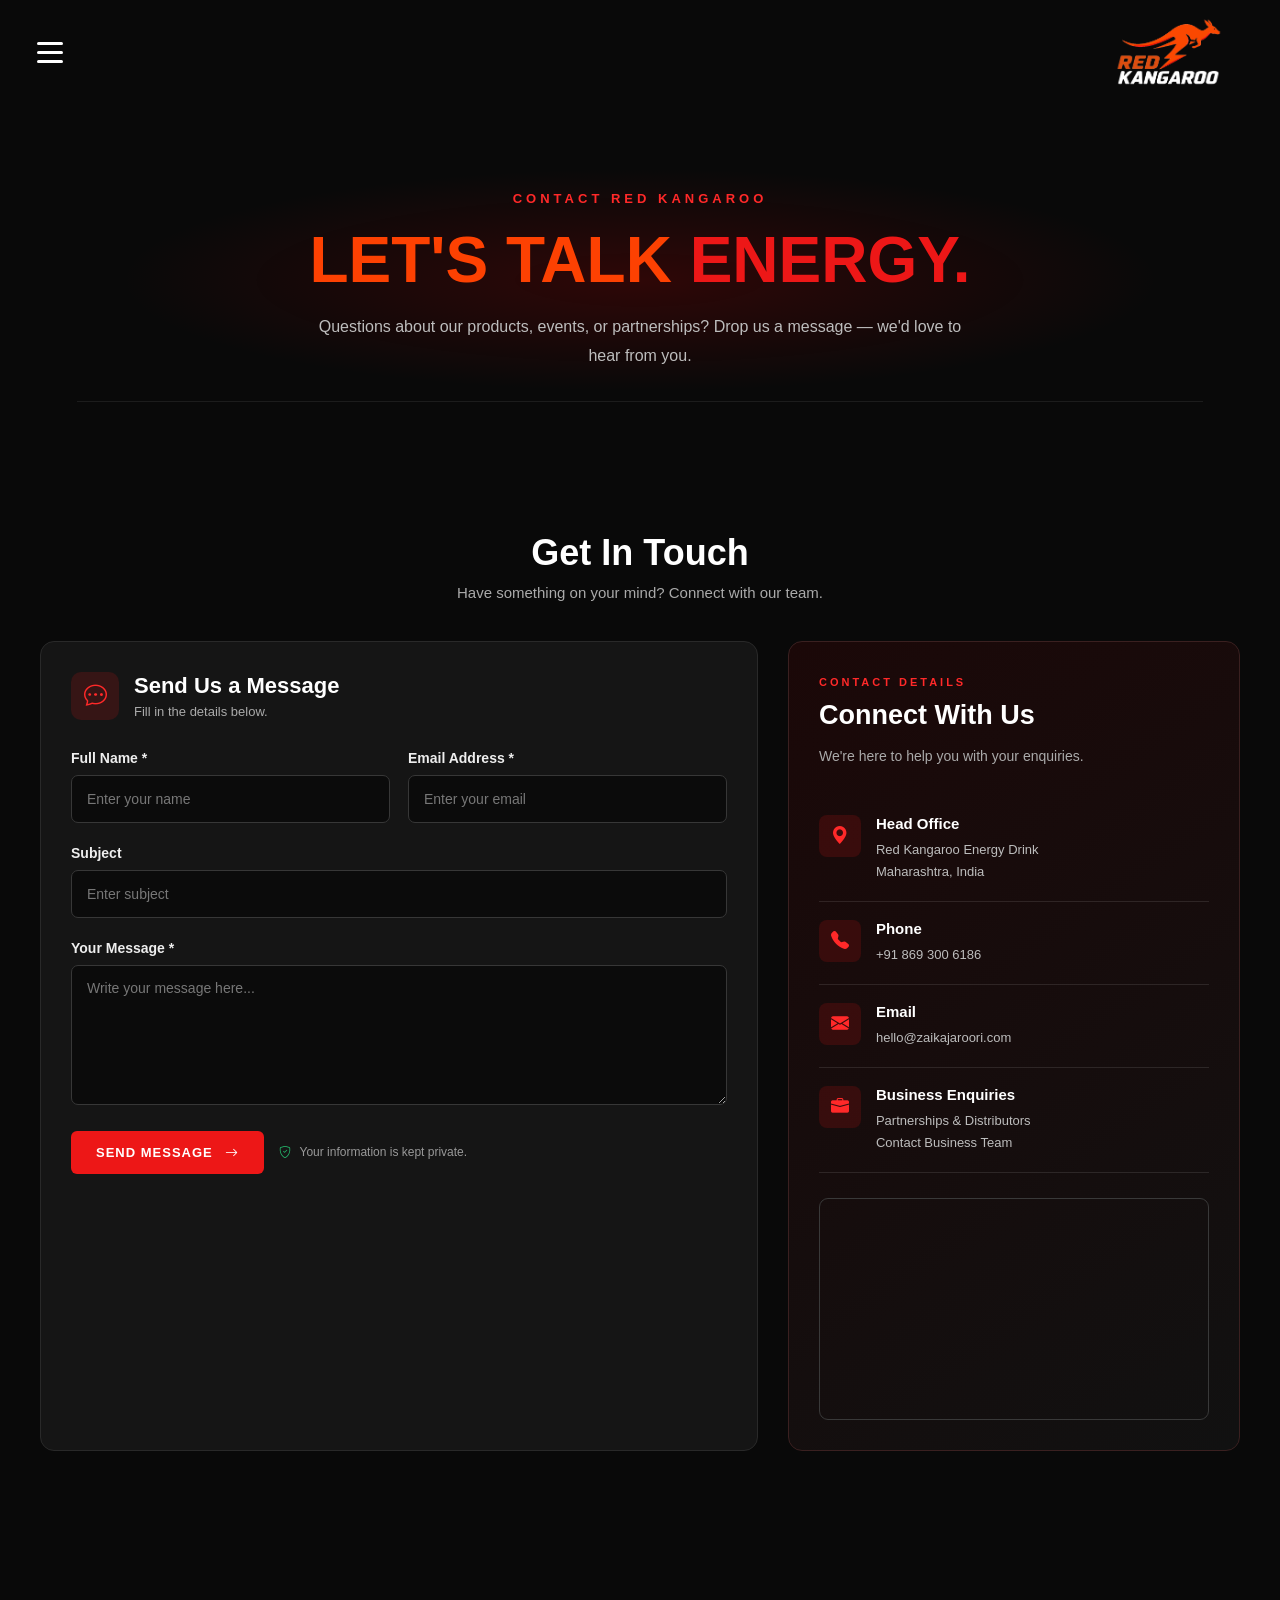
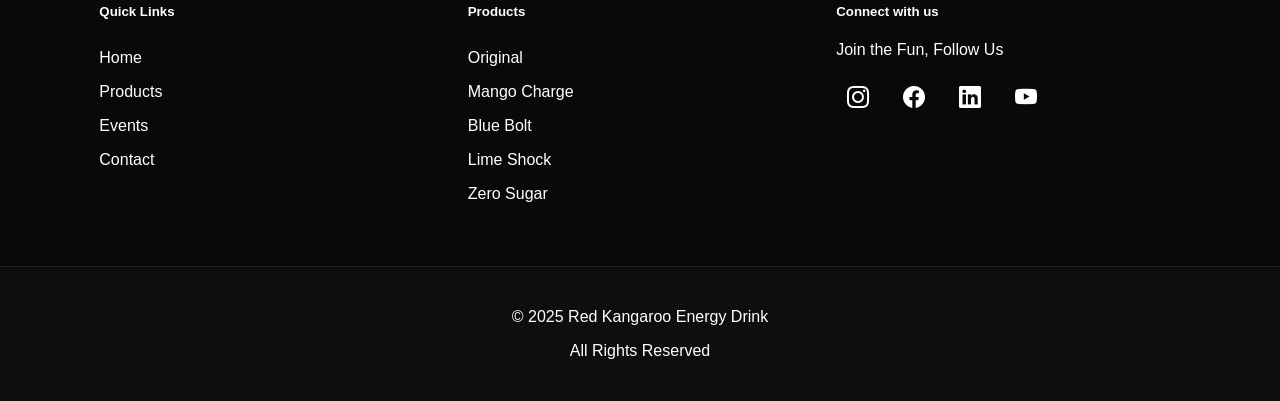
==== commit 65bf7e60: "Add files via upload" ====
--- a/contact/contact.html
+++ b/contact/contact.html
@@ -6,95 +6,161 @@
     <meta name="viewport" content="width=device-width, initial-scale=1.0">
     <title>Contact - Red Kangaroo</title>
     <link rel="stylesheet" href="../assets/css/style.css">
-
-    <!-- Favicon -->
-    <link rel="icon" href="../assets/images/fevicon-1.png" type="image/x-icon">
-    <!-- Bootstrap Icons -->
-    <link href="https://cdn.jsdelivr.net/npm/bootstrap-icons@1.10.5/font/bootstrap-icons.css" rel="stylesheet">
-
+    <link rel="icon" href="../images/fevicon.png?v=2" type="image/png">
+    <link href="https://cdn.jsdelivr.net/npm/bootstrap-icons@1.10.5/font/bootstrap-icons.css"
+        rel="stylesheet">
 </head>
-</head>
-
-<body>
-
-    <!-- HAMBURGER BUTTON -->
-    <div class="hamburger" id="hamburger">☰</div>
-
-    <!-- SIDEBAR NAVIGATION -->
+
+<body class="contact-page">
     <div class="sidebar" id="sidebar" aria-hidden="true">
         <span class="close-btn" id="closeBtn">×</span>
         <a href="../index.html">Home</a>
         <a href="../products/products.html">Products</a>
         <a href="../events/events.html">Events</a>
-        <!-- <a href="./shop-online/shop-online.html">Shop Online</a> -->
         <a href="../contact/contact.html">Contact</a>
     </div>
 
-  
-
-    <a href="../index.html">
-        <img src="../assets/images/red-kangaroo-logo.png" alt="Red Kangaroo Logo"
-            class="brand-logo">
-    </a>
-    <section class="container">
-        <div class="contact-hero">
-            <div class="hero-inner">
-                <h1>Get in touch with Red Kangaroo</h1>
-                <p class="lead">Questions about our products, events, or partnerships? Drop us a message — we typically
-                    reply within 2 business days.</p>
-            </div>
-        </div>
-    </section>
-
-    <section class="container contact-container">
-        <div class="contact-grid">
-            <div class="contact-form-card">
-                <h3>Send us a message</h3>
-                <form id="contactForm">
-                    <label for="name">Full name</label>
-                    <input id="name" name="name" type="text" required placeholder="Your name">
-
-                    <label for="email">Email</label>
-                    <input id="email" name="email" type="email" required placeholder="you@example.com">
-
-                    <label for="subject">Subject</label>
-                    <input id="subject" name="subject" type="text" placeholder="Subject">
-
-                    <label for="message">Message</label>
-                    <textarea id="message" name="message" rows="6" required
-                        placeholder="Write your message..."></textarea>
-
-                    <div class="form-actions">
-                        <button type="submit" class="cta">Send message</button>
-                        <small class="form-note">We respect your privacy. Your data will not be shared.</small>
-                    </div>
-                </form>
-                <div id="formSuccess" class="form-success" hidden>Thanks — we'll get back to you shortly.</div>
-            </div>
-
-            <aside class="contact-info">
-                <div class="info-block">
-                    <h4>Head Office</h4>
-                    <p>Red Kangaroo Energy Drink<br>MH, IN</p>
-                    <p><strong>Phone:</strong> +91 869 300 6186</p>
-                    <p><strong>Email:</strong> <a href="mailto:hello@zaikajaroori.com">hello@zaikajaroori.com</a></p>
+    <header class="main-header">
+        <button class="hamburger" id="hamburger" type="button" aria-label="Open navigation menu"
+            aria-controls="sidebar">
+            <span></span>
+            <span></span>
+            <span></span>
+        </button>
+        <a href="../index.html" class="header-logo">
+            <img src="../images/red-kangaroo-logo.png" alt="Red Kangaroo Logo">
+        </a>
+    </header>
+
+    <main>
+        <section class="container">
+            <div class="contact-hero">
+                <div class="hero-inner">
+                    <span class="contact-tag">CONTACT RED KANGAROO</span>
+                    <h1>LET'S TALK <span>ENERGY.</span></h1>
+                    <p>Questions about our products, events, or partnerships? Drop us a message — we'd love to hear
+                        from you.</p>
                 </div>
-
-                <div class="info-block">
-                    <h4>Business Enquiries</h4>
-                    <p><strong>Partnerships & Distributors</strong></p>
-                    <p><a href="mailto:partners@redkangaroo.example">partners@redkangaroo.example</a></p>
+            </div>
+        </section>
+
+        <section class="container contact-container">
+            <div class="contact-heading">
+                <h2>Get In Touch</h2>
+                <p>Have something on your mind? Connect with our team.</p>
+            </div>
+
+            <div class="contact-grid">
+                <div class="contact-form-card">
+                    <div class="form-heading">
+                        <span class="form-icon" aria-hidden="true">
+                            <i class="bi bi-chat-dots"></i>
+                        </span>
+                        <div>
+                            <h3>Send Us a Message</h3>
+                            <p>Fill in the details below.</p>
+                        </div>
+                    </div>
+
+                    <form id="contactForm">
+                        <div class="form-row">
+                            <div class="form-group">
+                                <label for="name">Full Name *</label>
+                                <input id="name" name="name" type="text" required placeholder="Enter your name">
+                            </div>
+                            <div class="form-group">
+                                <label for="email">Email Address *</label>
+                                <input id="email" name="email" type="email" required
+                                    placeholder="Enter your email">
+                            </div>
+                        </div>
+
+                        <div class="form-group">
+                            <label for="subject">Subject</label>
+                            <input id="subject" name="subject" type="text" placeholder="Enter subject">
+                        </div>
+
+                        <div class="form-group">
+                            <label for="message">Your Message *</label>
+                            <textarea id="message" name="message" rows="6" required
+                                placeholder="Write your message here..."></textarea>
+                        </div>
+
+                        <div class="form-actions">
+                            <button type="submit" class="contact-submit">
+                                SEND MESSAGE
+                                <i class="bi bi-arrow-right" aria-hidden="true"></i>
+                            </button>
+                            <small>
+                                <i class="bi bi-shield-check" aria-hidden="true"></i>
+                                Your information is kept private.
+                            </small>
+                        </div>
+                    </form>
+
+                    <div id="formSuccess" class="form-success" role="status" aria-live="polite" hidden>
+                        Thank you! Your enquiry has been received.
+                    </div>
                 </div>
 
-                <div class="map-placeholder">
-                    <iframe
-                        src="https://www.google.com/maps/embed?pb=!1m18!1m12!1m3!1d6484971.222697064!2d71.40432931126641!3d18.15218313567186!2m3!1f0!2f0!3f0!3m2!1i1024!2i768!4f13.1!3m3!1m2!1s0x3bcfc41e9c9cd6f9%3A0x1b2f22924be04fb6!2sMaharashtra!5e1!3m2!1sen!2sin!4v1771848460050!5m2!1sen!2sin"
-                        height="250" style="border:0;" allowfullscreen="" loading="lazy"
-                        referrerpolicy="no-referrer-when-downgrade"></iframe>
-                </div>
-            </aside>
-        </div>
-    </section>
+                <aside class="contact-info">
+                    <div class="info-heading">
+                        <span>CONTACT DETAILS</span>
+                        <h3>Connect With Us</h3>
+                        <p>We're here to help you with your enquiries.</p>
+                    </div>
+
+                    <div class="info-block">
+                        <span class="info-icon" aria-hidden="true">
+                            <i class="bi bi-geo-alt-fill"></i>
+                        </span>
+                        <div>
+                            <h4>Head Office</h4>
+                            <p>Red Kangaroo Energy Drink<br>Maharashtra, India</p>
+                        </div>
+                    </div>
+
+                    <div class="info-block">
+                        <span class="info-icon" aria-hidden="true">
+                            <i class="bi bi-telephone-fill"></i>
+                        </span>
+                        <div>
+                            <h4>Phone</h4>
+                            <a href="tel:+918693006186">+91 869 300 6186</a>
+                        </div>
+                    </div>
+
+                    <div class="info-block">
+                        <span class="info-icon" aria-hidden="true">
+                            <i class="bi bi-envelope-fill"></i>
+                        </span>
+                        <div>
+                            <h4>Email</h4>
+                            <a href="mailto:hello@zaikajaroori.com">hello@zaikajaroori.com</a>
+                        </div>
+                    </div>
+
+                    <div class="info-block">
+                        <span class="info-icon" aria-hidden="true">
+                            <i class="bi bi-briefcase-fill"></i>
+                        </span>
+                        <div>
+                            <h4>Business Enquiries</h4>
+                            <p>Partnerships &amp; Distributors</p>
+                            <a href="mailto:partners@redkangaroo.example">Contact Business Team</a>
+                        </div>
+                    </div>
+
+                    <div class="map-placeholder">
+                        <iframe
+                            src="https://www.google.com/maps/embed?pb=!1m18!1m12!1m3!1d6484971.222697064!2d71.40432931126641!3d18.15218313567186!2m3!1f0!2f0!3f0!3m2!1i1024!2i768!4f13.1!3m3!1m2!1s0x3bcfc41e9c9cd6f9%3A0x1b2f22924be04fb6!2sMaharashtra!5e1!3m2!1sen!2sin!4v1771848460050!5m2!1sen!2sin"
+                            title="Map showing Maharashtra, India" loading="lazy" allowfullscreen
+                            referrerpolicy="no-referrer-when-downgrade"></iframe>
+                    </div>
+                </aside>
+            </div>
+        </section>
+    </main>
 
     <!-- START OF FOOTER -->
     <section class="container">
@@ -106,7 +172,6 @@
                     <li><a href="../index.html">Home</a></li>
                     <li><a href="../products/products.html">Products</a></li>
                     <li><a href="../events/events.html">Events</a></li>
-                    <!-- <li><a href="./shop-online/shop-online.html">Shop Online</a> --></li>
                     <li><a href="../contact/contact.html">Contact</a></li>
                 </ul>
             </div>
@@ -115,16 +180,11 @@
             <div class="col-md-4">
                 <h5 class="text-danger mb-3">Products</h5>
                 <ul>
-                    <li><a href="../products/original.html">Original</a>
-                    </li>
-                    <li><a href="../products/mango-chagre.html">Mango Charge</a>
-                    </li>
-                    <li><a href="../products/blue-bolt.html">Blue Bolt</a>
-                    </li>
-                    <li><a href="../products/lime-shock.html">Lime Shock</a>
-                    </li>
-                    <li><a href="../products/zero-sugar.html">Zero Sugar</a>
-                    </li>
+                    <li><a href="../products/original.html">Original</a></li>
+                    <li><a href="../products/mango-chagre.html">Mango Charge</a></li>
+                    <li><a href="../products/blue-bolt.html">Blue Bolt</a></li>
+                    <li><a href="../products/lime-shock.html">Lime Shock</a></li>
+                    <li><a href="../products/zero-sugar.html">Zero Sugar</a></li>
                 </ul>
             </div>
 
@@ -133,16 +193,20 @@
                 <h5 class="text-danger mb-3">Connect with us</h5>
                 <p class="text-muted small">Join the Fun, Follow Us</p>
                 <div class="social-links">
-                    <a aria-label="Instagram" href="https://www.instagram.com/Zaikajaroori" target="_blank">
+                    <a aria-label="Instagram" href="https://www.instagram.com/Zaikajaroori" target="_blank"
+                        rel="noopener noreferrer">
                         <i class="bi bi-instagram social-icon" aria-hidden="true"></i>
                     </a>
-                    <a aria-label="Facebook" href="https://www.facebook.com/Zaikajaroori" target="_blank">
+                    <a aria-label="Facebook" href="https://www.facebook.com/Zaikajaroori" target="_blank"
+                        rel="noopener noreferrer">
                         <i class="bi bi-facebook social-icon" aria-hidden="true"></i>
                     </a>
-                    <a aria-label="LinkedIn" href="https://www.linkedin.com/company/Zaikajaroori" target="_blank">
+                    <a aria-label="LinkedIn" href="https://www.linkedin.com/company/Zaikajaroori" target="_blank"
+                        rel="noopener noreferrer">
                         <i class="bi bi-linkedin social-icon" aria-hidden="true"></i>
                     </a>
-                    <a aria-label="YouTube" href="https://www.youtube.com/@Zaikajaroori" target="_blank">
+                    <a aria-label="YouTube" href="https://www.youtube.com/@Zaikajaroori" target="_blank"
+                        rel="noopener noreferrer">
                         <i class="bi bi-youtube social-icon" aria-hidden="true"></i>
                     </a>
                 </div>
@@ -157,11 +221,6 @@
     </footer>
 
     <script src="../assets/js/script.js"></script>
-
 </body>
 
 </html>
-
-</body>
-
-</html>
--- a/assets/css/style.css
+++ b/assets/css/style.css
@@ -2113,4 +2113,436 @@
         animation-iteration-count: 1 !important;
         transition-duration: .01ms !important;
     }
-}+}
+
+
+/* CONTACT PAGE */
+
+    .contact-page {
+        min-height: 100vh;
+        background: #090909;
+        color: #fff;
+    }
+
+    .contact-page .main-header {
+        position: relative;
+        z-index: 1000;
+        display: flex;
+        flex-direction: row;
+        align-items: center;
+        justify-content: space-between;
+        width: 100%;
+        min-height: 85px;
+        padding: 12px 30px;
+        background: transparent;
+        box-shadow: none;
+        border: 0;
+        box-sizing: border-box;
+    }
+
+    .contact-page .hamburger {
+        position: static;
+        display: flex;
+        flex-direction: column;
+        align-items: center;
+        justify-content: center;
+        gap: 6px;
+        width: 40px;
+        height: 40px;
+        padding: 0;
+        border: 0;
+        background: transparent;
+        cursor: pointer;
+    }
+
+    .contact-page .hamburger span {
+        display: block;
+        width: 26px;
+        height: 3px;
+        border-radius: 3px;
+        background: #fff;
+    }
+
+    .contact-page .header-logo {
+        position: static;
+        display: flex;
+        align-items: center;
+        margin-left: auto;
+    }
+
+    .contact-page .header-logo img {
+        display: block;
+        width: 165px;
+        height: 80px;
+        object-fit: contain;
+    }
+
+    .contact-page .contact-hero {
+        display: flex;
+        align-items: center;
+        justify-content: center;
+        padding: 30px 20px;
+        border-bottom: 1px solid rgba(255, 255, 255, .08);
+        background:
+            radial-gradient(ellipse at center, rgba(180, 0, 0, .22), transparent 65%),
+            #090909;
+        text-align: center;
+    }
+
+    .contact-page .hero-inner {
+        max-width: 800px;
+        margin: auto;
+    }
+
+    .contact-page .contact-tag {
+        color: #ff2929;
+        font-size: 13px;
+        font-weight: 700;
+        letter-spacing: 4px;
+    }
+
+    .contact-page .contact-hero h1 {
+        margin: 18px 0;
+        font-size: clamp(34px, 5vw, 65px);
+        font-weight: 900;
+        line-height: 1.1;
+    }
+
+    .contact-page .contact-hero h1 span {
+        color: #ed1717;
+    }
+
+    .contact-page .contact-hero p {
+        max-width: 650px;
+        margin: auto;
+        color: #bdbdbd;
+        font-size: 16px;
+        line-height: 1.8;
+    }
+
+    .contact-page .contact-container {
+        width: 100%;
+        max-width: 1240px;
+        margin: auto;
+        padding: 75px 20px;
+    }
+
+    .contact-page .contact-heading {
+        margin-bottom: 40px;
+        text-align: center;
+    }
+
+    .contact-page .contact-heading h2 {
+        margin: 0 0 10px;
+        font-size: 36px;
+        font-weight: 800;
+    }
+
+    .contact-page .contact-heading p {
+        margin: 0;
+        color: #aaa;
+        font-size: 15px;
+    }
+
+    .contact-page .contact-grid {
+        display: grid;
+        grid-template-columns: minmax(0, 1.35fr) minmax(300px, .85fr);
+        align-items: stretch;
+        gap: 30px;
+    }
+
+    .contact-page .contact-form-card,
+    .contact-page .contact-info {
+        min-width: 0;
+        padding: 30px;
+        border: 1px solid #292929;
+        border-radius: 14px;
+        background: #151515;
+    }
+
+    .contact-page .form-heading {
+        display: flex;
+        align-items: center;
+        gap: 15px;
+        margin-bottom: 30px;
+    }
+
+    .contact-page .form-icon,
+    .contact-page .info-icon {
+        display: flex;
+        flex-shrink: 0;
+        align-items: center;
+        justify-content: center;
+        color: #ff2929;
+        background: rgba(237, 23, 23, .15);
+    }
+
+    .contact-page .form-icon {
+        width: 48px;
+        height: 48px;
+        border-radius: 10px;
+        font-size: 23px;
+    }
+
+    .contact-page .form-heading h3 {
+        margin: 0 0 5px;
+        font-size: 22px;
+    }
+
+    .contact-page .form-heading p {
+        margin: 0;
+        color: #aaa;
+        font-size: 13px;
+    }
+
+    .contact-page .form-row {
+        display: grid;
+        grid-template-columns: repeat(2, minmax(0, 1fr));
+        gap: 18px;
+    }
+
+    .contact-page .form-group {
+        min-width: 0;
+        margin-bottom: 22px;
+    }
+
+    .contact-page .form-group label {
+        display: block;
+        margin-bottom: 9px;
+        color: #eee;
+        font-size: 14px;
+        font-weight: 600;
+    }
+
+    .contact-page .form-group input,
+    .contact-page .form-group textarea {
+        width: 100%;
+        padding: 14px 15px;
+        border: 1px solid #373737;
+        border-radius: 7px;
+        outline: none;
+        box-sizing: border-box;
+        background: #0b0b0b;
+        color: #fff;
+        font-family: inherit;
+        font-size: 14px;
+        transition: border-color .3s ease, box-shadow .3s ease;
+    }
+
+    .contact-page .form-group input {
+        height: 48px;
+    }
+
+    .contact-page .form-group textarea {
+        min-height: 140px;
+        resize: vertical;
+    }
+
+    .contact-page .form-group input:focus,
+    .contact-page .form-group textarea:focus {
+        border-color: #ed1717;
+        box-shadow: 0 0 0 3px rgba(237, 23, 23, .12);
+    }
+
+    .contact-page .form-group input::placeholder,
+    .contact-page .form-group textarea::placeholder {
+        color: #777;
+    }
+
+    .contact-page .form-actions {
+        display: flex;
+        align-items: center;
+        flex-wrap: wrap;
+        gap: 15px;
+    }
+
+    .contact-page .contact-submit {
+        padding: 14px 25px;
+        border: 0;
+        border-radius: 6px;
+        background: #ed1717;
+        color: #fff;
+        font-size: 13px;
+        font-weight: 800;
+        letter-spacing: 1px;
+        cursor: pointer;
+        transition: background .3s ease, transform .3s ease;
+    }
+
+    .contact-page .contact-submit:hover {
+        transform: translateY(-2px);
+        background: #c90000;
+    }
+
+    .contact-page .contact-submit i {
+        margin-left: 8px;
+    }
+
+    .contact-page .form-actions small {
+        color: #999;
+        font-size: 12px;
+    }
+
+    .contact-page .form-actions small i {
+        margin-right: 5px;
+        color: #25b86b;
+    }
+
+    .contact-page .form-success {
+        margin-top: 20px;
+        padding: 14px;
+        border: 1px solid #218c51;
+        border-radius: 7px;
+        background: rgba(30, 150, 80, .15);
+        color: #70df9c;
+    }
+
+    .contact-page .contact-info {
+        display: block;
+        border-color: #3a2020;
+        background: linear-gradient(145deg, #1b0808, #111);
+    }
+
+    .contact-page .info-heading {
+        margin-bottom: 28px;
+    }
+
+    .contact-page .info-heading > span {
+        color: #ff2929;
+        font-size: 11px;
+        font-weight: 700;
+        letter-spacing: 3px;
+    }
+
+    .contact-page .info-heading h3 {
+        margin: 10px 0;
+        font-size: 27px;
+    }
+
+    .contact-page .info-heading p {
+        color: #aaa;
+        font-size: 14px;
+        line-height: 1.7;
+    }
+
+    .contact-page .info-block {
+        display: flex;
+        align-items: flex-start;
+        gap: 15px;
+        padding: 18px 0;
+        border-bottom: 1px solid rgba(255, 255, 255, .1);
+    }
+
+    .contact-page .info-icon {
+        width: 42px;
+        height: 42px;
+        border-radius: 8px;
+        font-size: 18px;
+    }
+
+    .contact-page .info-block h4 {
+        margin: 0 0 7px;
+        font-size: 15px;
+    }
+
+    .contact-page .info-block p,
+    .contact-page .info-block a {
+        margin: 0;
+        color: #bdbdbd;
+        font-size: 13px;
+        line-height: 1.7;
+        text-decoration: none;
+        overflow-wrap: anywhere;
+    }
+
+    .contact-page .info-block a:hover {
+        color: #ff2929;
+    }
+
+    .contact-page .map-placeholder {
+        width: 100%;
+        margin-top: 25px;
+        overflow: hidden;
+        border: 1px solid #393939;
+        border-radius: 9px;
+    }
+
+    .contact-page .map-placeholder iframe {
+        display: block;
+        width: 100%;
+        height: 220px;
+        border: 0;
+    }
+
+    @media (max-width: 991px) {
+        .contact-page .contact-grid {
+            grid-template-columns: repeat(2, minmax(0, 1fr));
+            gap: 20px;
+        }
+
+        .contact-page .contact-form-card,
+        .contact-page .contact-info {
+            padding: 25px;
+        }
+    }
+
+    @media (max-width: 767px) {
+        .contact-page .main-header {
+            min-height: 75px;
+            padding: 10px 15px;
+        }
+
+        .contact-page .header-logo img {
+            width: 110px;
+            height: 60px;
+        }
+
+        .contact-page .contact-hero {
+            min-height: 250px;
+            padding: 40px 15px;
+        }
+
+        .contact-page .contact-hero h1 {
+            font-size: 36px;
+        }
+
+        .contact-page .contact-hero p {
+            font-size: 14px;
+        }
+
+        .contact-page .contact-container {
+            padding: 45px 15px;
+        }
+
+        .contact-page .contact-heading h2 {
+            font-size: 29px;
+        }
+
+        .contact-page .contact-grid,
+        .contact-page .form-row {
+            grid-template-columns: 1fr;
+        }
+
+        .contact-page .form-row {
+            gap: 0;
+        }
+
+        .contact-page .contact-form-card,
+        .contact-page .contact-info {
+            padding: 22px;
+        }
+    }
+
+    @media (max-width: 380px) {
+        .contact-page .contact-hero h1 {
+            font-size: 30px;
+        }
+
+        .contact-page .contact-submit {
+            width: 100%;
+        }
+
+        .contact-page .form-actions {
+            align-items: stretch;
+        }
+    }
